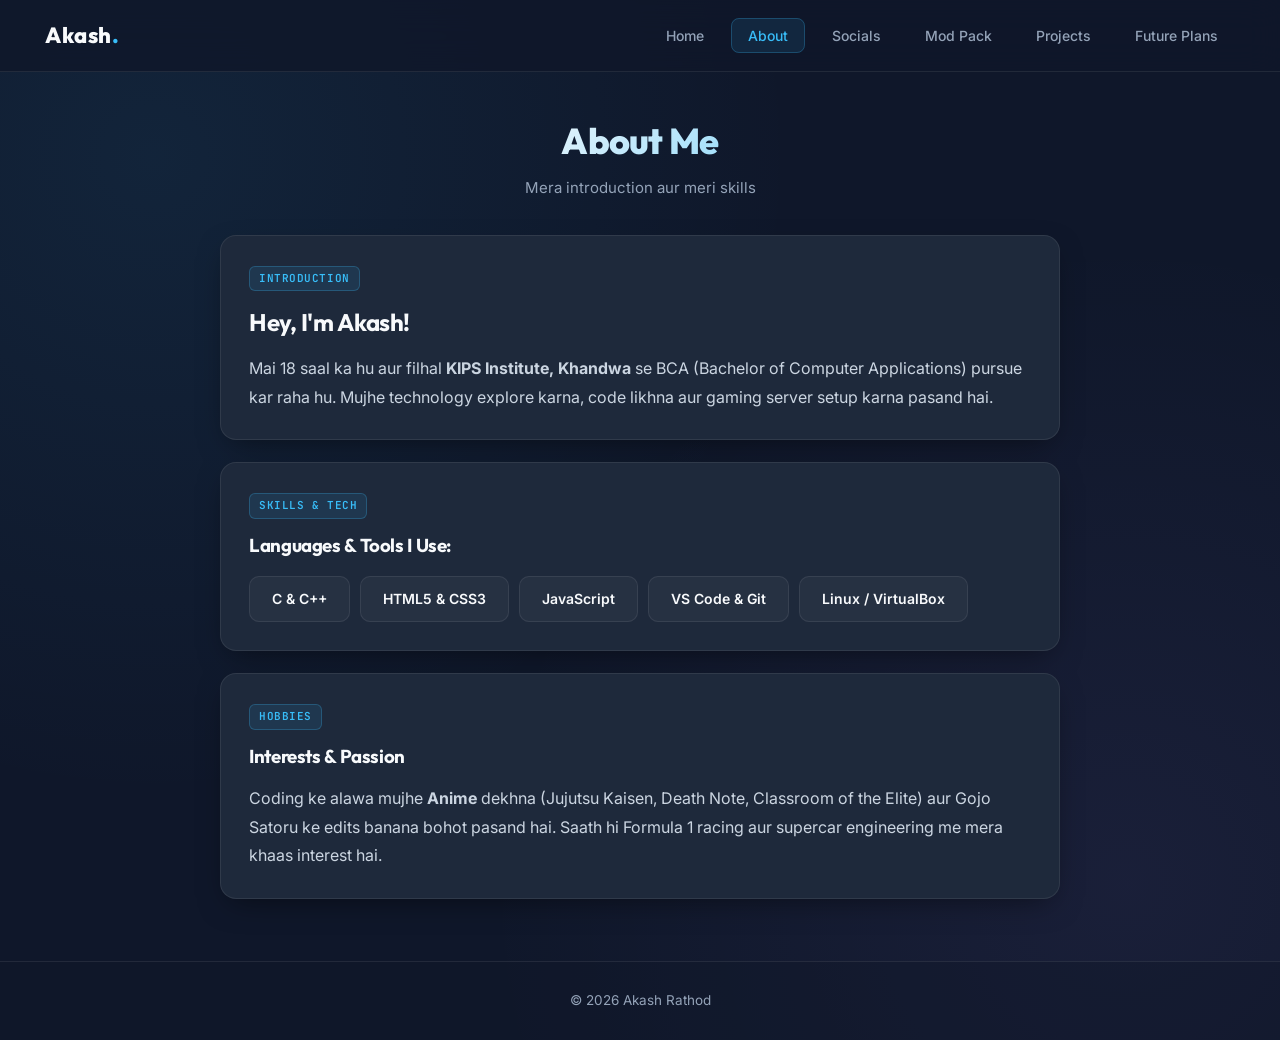
==== about.html @ 17dceaf5 "1st day" ====
<!DOCTYPE html>
<html lang="en">
<head>
    <meta charset="UTF-8">
    <meta name="viewport" content="width=device-width, initial-scale=1.0">
    <title>About Me | Akash Rathod</title>
    <link rel="stylesheet" href="style.css">
    <link rel="stylesheet" href="https://cdnjs.cloudflare.com/ajax/libs/font-awesome/6.4.0/css/all.min.css">
</head>
<body>

    <!-- Navbar -->
    <nav>
        <a href="index.html" class="logo">Akash<span>.</span></a>
        <ul class="nav-links">
            <li><a href="index.html">Home</a></li>
            <li><a href="about.html" class="active">About</a></li>
            <li><a href="socials.html">Socials</a></li>
            <li><a href="modpack.html">Mod Pack</a></li>
            <li><a href="projects.html">Projects</a></li>
            <li><a href="future.html">Future Plans</a></li>
        </ul>
    </nav>

    <!-- Main Content -->
    <div class="container">
        <h1 class="page-title">About Me</h1>
        <p class="page-subtitle">Mera introduction aur meri skills</p>

        <!-- Card 1: Who Am I -->
        <div class="card">
            <span class="tag">INTRODUCTION</span>
            <h2 style="margin-bottom: 12px; color: var(--tanjiro-green);">Hey, I'm Akash!</h2>
            <p style="color: #cbd5e1; line-height: 1.8;">
                Mai 18 saal ka hu aur filhal <b>KIPS Institute, Khandwa</b> se BCA (Bachelor of Computer Applications) pursue kar raha hu. Mujhe technology explore karna, code likhna aur gaming server setup karna pasand hai.
            </p>
        </div>

        <!-- Card 2: Technical Skills -->
        <div class="card">
            <span class="tag">SKILLS & TECH</span>
            <h3 style="margin-bottom: 15px;">Languages & Tools I Use:</h3>
            <div style="display: flex; gap: 10px; flex-wrap: wrap;">
                <span class="btn btn-secondary">C & C++</span>
                <span class="btn btn-secondary">HTML5 & CSS3</span>
                <span class="btn btn-secondary">JavaScript</span>
                <span class="btn btn-secondary">VS Code & Git</span>
                <span class="btn btn-secondary">Linux / VirtualBox</span>
            </div>
        </div>

        <!-- Card 3: Interests -->
        <div class="card">
            <span class="tag">HOBBIES</span>
            <h3 style="margin-bottom: 12px;">Interests & Passion</h3>
            <p style="color: #cbd5e1; line-height: 1.8;">
                Coding ke alawa mujhe <b>Anime</b> dekhna (Jujutsu Kaisen, Death Note, Classroom of the Elite) aur Gojo Satoru ke edits banana bohot pasand hai. Saath hi Formula 1 racing aur supercar engineering me mera khaas interest hai.
            </p>
        </div>
    </div>

    <footer>
        <p>© 2026 Akash Rathod</p>
    </footer>

    <script src="script.js"></script>
</body>
</html>
---- style.css ----
/* ==========================================================
   1. GOOGLE FONTS IMPORT
   - Outfit: Headings & Titles ke liye
   - Inter: Body & Paragraphs ke liye (Clean readability)
   - JetBrains Mono: Badges, handles & stats ke liye
   ========================================================== */
@import url('https://fonts.googleapis.com/css2?family=Inter:wght@300;400;500;600&family=JetBrains+Mono:wght@400;500;600&family=Outfit:wght@600;700;800&display=swap');

/* ==========================================================
   2. GLOBAL THEME VARIABLES (Modern SaaS Tech Palette)
   ========================================================== */
:root {
    --bg-main: #0f172a;             /* Deep Slate Canvas */
    --bg-card: #1e293b;             /* Sleek Card Surface */
    --bg-card-hover: #24344d;       /* Card Hover State */
    --text-primary: #f8fafc;        /* Soft Off-White */
    --text-muted: #94a3b8;          /* Slate Gray */
    --accent-sky: #38bdf8;          /* Sky Blue (Primary) */
    --accent-teal: #14b8a6;         /* Teal / Cyan (Secondary) */
    --accent-purple: #a78bfa;       /* Purple (Timeline & Accents) */
    --accent-red: #f43f5e;          /* Red / Rose (Highlights & Youtube) */
    --border-subtle: rgba(255, 255, 255, 0.08); /* 1px Clean Border */
    --border-hover: rgba(56, 189, 248, 0.35);   /* Blue Glow Border */
    --shadow-card: 0 10px 30px -10px rgba(0, 0, 0, 0.5);
    --shadow-glow: 0 12px 30px -5px rgba(56, 189, 248, 0.18);
}

/* ==========================================================
   3. BASE RESET & BODY STYLES
   ========================================================== */
* {
    margin: 0;
    padding: 0;
    box-sizing: border-box;
}

body {
    background-color: var(--bg-main);
    color: var(--text-primary);
    font-family: 'Inter', sans-serif;
    min-height: 100vh;
    display: flex;
    flex-direction: column;
    line-height: 1.6;
    overflow-x: hidden;
    /* Soft ambient background lights */
    background-image: 
        radial-gradient(circle at 12% 15%, rgba(56, 189, 248, 0.08) 0%, transparent 45%),
        radial-gradient(circle at 88% 85%, rgba(167, 139, 250, 0.07) 0%, transparent 45%);
}

h1, h2, h3, h4, .logo {
    font-family: 'Outfit', sans-serif;
    letter-spacing: -0.02em;
}

/* ==========================================================
   4. NAVIGATION BAR (Glassmorphism + Active Pill)
   ========================================================== */
nav {
    display: flex;
    justify-content: space-between;
    align-items: center;
    padding: 18px 45px;
    background: rgba(15, 23, 42, 0.8);
    backdrop-filter: blur(16px);
    -webkit-backdrop-filter: blur(16px);
    position: sticky;
    top: 0;
    z-index: 1000;
    border-bottom: 1px solid var(--border-subtle);
}

.logo {
    font-size: 22px;
    font-weight: 800;
    color: var(--text-primary);
    text-decoration: none;
    letter-spacing: 0.5px;
}

.logo span {
    color: var(--accent-sky);
}

.nav-links {
    list-style: none;
    display: flex;
    gap: 10px;
}

.nav-links a {
    color: var(--text-muted);
    text-decoration: none;
    font-size: 14px;
    font-weight: 500;
    padding: 8px 16px;
    border-radius: 8px;
    transition: all 0.25s ease;
    border: 1px solid transparent;
}

.nav-links a:hover {
    color: var(--text-primary);
    background: rgba(255, 255, 255, 0.05);
}

.nav-links a.active {
    color: var(--accent-sky);
    background: rgba(56, 189, 248, 0.1);
    border-color: rgba(56, 189, 248, 0.25);
}

/* ==========================================================
   5. COMMON CONTAINER & CARDS
   ========================================================== */
.container {
    max-width: 880px;
    margin: 40px auto;
    padding: 0 20px;
    flex: 1;
    animation: fadeInPage 0.6s cubic-bezier(0.16, 1, 0.3, 1) forwards;
}

@keyframes fadeInPage {
    from {
        opacity: 0;
        transform: translateY(16px);
    }
    to {
        opacity: 1;
        transform: translateY(0);
    }
}

/* Gradient Page Title */
.page-title {
    text-align: center;
    font-size: 36px;
    font-weight: 800;
    margin-bottom: 6px;
    background: linear-gradient(135deg, var(--text-primary) 30%, var(--accent-sky) 100%);
    -webkit-background-clip: text;
    -webkit-text-fill-color: transparent;
}

.page-subtitle {
    text-align: center;
    color: var(--text-muted);
    margin-bottom: 35px;
    font-size: 15px;
}

/* Base Card Style */
.card {
    background: var(--bg-card);
    border: 1px solid var(--border-subtle);
    border-radius: 16px;
    padding: 28px;
    margin-bottom: 22px;
    box-shadow: var(--shadow-card);
    transition: transform 0.3s cubic-bezier(0.16, 1, 0.3, 1), 
                border-color 0.3s ease, 
                box-shadow 0.3s ease;
}

.card:hover {
    border-color: var(--border-hover);
    transform: translateY(-4px);
    box-shadow: var(--shadow-glow);
}

/* ==========================================================
   6. PROFILE CARD (index.html)
   ========================================================== */
.profile-card {
    background: var(--bg-card);
    border: 1px solid var(--border-subtle);
    border-radius: 24px;
    overflow: hidden;
    box-shadow: var(--shadow-card);
}

.profile-banner {
    height: 165px;
    background: linear-gradient(135deg, #1e1b4b 0%, #0f172a 50%, #0e7490 100%);
    border-bottom: 1px solid var(--border-subtle);
}

.profile-body {
    padding: 0 32px 32px;
    text-align: center;
}

.avatar-wrapper {
    position: relative;
    display: inline-block;
    margin-top: -65px;
    margin-bottom: 16px;
}

.avatar-wrapper img {
    width: 130px;
    height: 130px;
    border-radius: 50%;
    object-fit: cover;
    border: 4px solid var(--bg-card);
    box-shadow: 0 8px 24px rgba(0, 0, 0, 0.45);
    transition: transform 0.3s ease;
}

.avatar-wrapper img:hover {
    transform: scale(1.03);
}

.user-name {
    font-size: 28px;
    font-weight: 800;
    display: flex;
    align-items: center;
    justify-content: center;
    gap: 8px;
    background: linear-gradient(135deg, #ffffff 40%, var(--accent-sky) 100%);
    -webkit-background-clip: text;
    -webkit-text-fill-color: transparent;
}

.badge {
    color: var(--accent-sky);
    font-size: 19px;
    -webkit-text-fill-color: var(--accent-sky);
}

.user-handle {
    color: var(--accent-teal);
    font-family: 'JetBrains Mono', monospace;
    font-size: 14px;
    margin-bottom: 14px;
    font-weight: 500;
}

.user-bio {
    max-width: 540px;
    margin: 0 auto 24px;
    color: #cbd5e1;
    font-size: 15px;
    line-height: 1.7;
}

.stats-container {
    display: flex;
    justify-content: center;
    gap: 45px;
    padding: 18px 0;
    border-top: 1px solid var(--border-subtle);
    border-bottom: 1px solid var(--border-subtle);
    margin-bottom: 26px;
}

.stat-box h3 {
    font-family: 'JetBrains Mono', monospace;
    font-size: 20px;
    color: var(--accent-sky);
    font-weight: 600;
}

.stat-box span {
    font-size: 12px;
    color: var(--text-muted);
    text-transform: uppercase;
    letter-spacing: 0.08em;
}

/* ==========================================================
   7. BUTTONS & MICRO-INTERACTIONS
   ========================================================== */
.btn-group {
    display: flex;
    justify-content: center;
    gap: 12px;
    flex-wrap: wrap;
}

.btn {
    text-decoration: none;
    padding: 11px 22px;
    border-radius: 10px;
    font-weight: 600;
    font-size: 14px;
    cursor: pointer;
    transition: all 0.25s cubic-bezier(0.16, 1, 0.3, 1);
    display: inline-flex;
    align-items: center;
    gap: 8px;
    border: none;
}

.btn-primary {
    background: var(--accent-sky);
    color: #0c4a6e;
}

.btn-primary:hover {
    background: #7dd3fc;
    transform: translateY(-2px);
    box-shadow: 0 8px 20px rgba(56, 189, 248, 0.25);
}

.btn-secondary {
    background: rgba(255, 255, 255, 0.04);
    color: var(--text-primary);
    border: 1px solid var(--border-subtle);
}

.btn-secondary:hover {
    background: rgba(255, 255, 255, 0.08);
    border-color: rgba(255, 255, 255, 0.25);
    transform: translateY(-2px);
    color: var(--accent-sky);
}

.btn-danger {
    background: linear-gradient(135deg, #f43f5e, #e11d48);
    color: #ffffff;
}

.btn-danger:hover {
    transform: translateY(-2px);
    box-shadow: 0 8px 20px rgba(225, 29, 72, 0.3);
}

/* ==========================================================
   8. TAGS & PROJECTS GRID (projects.html, about.html, modpack.html)
   ========================================================== */
.tag {
    display: inline-block;
    font-family: 'JetBrains Mono', monospace;
    background: rgba(56, 189, 248, 0.1);
    color: var(--accent-sky);
    border: 1px solid rgba(56, 189, 248, 0.25);
    font-size: 11px;
    font-weight: 600;
    padding: 3px 9px;
    border-radius: 6px;
    margin-bottom: 12px;
    letter-spacing: 0.05em;
}

.grid {
    display: grid;
    grid-template-columns: repeat(auto-fit, minmax(260px, 1fr));
    gap: 20px;
}

/* ==========================================================
   9. ROADMAP & CONNECTING TIMELINE (future.html)
   ========================================================== */
.timeline-track {
    position: relative;
    padding-left: 45px;
    margin-top: 20px;
}

/* Vertical Continuous Line */
.timeline-track::before {
    content: '';
    position: absolute;
    left: 17px;
    top: 24px;
    bottom: 40px;
    width: 2px;
    background: linear-gradient(
        to bottom,
        var(--accent-sky) 0%,
        var(--accent-teal) 50%,
        var(--accent-purple) 85%,
        transparent 100%
    );
    opacity: 0.5;
}

.timeline-step {
    position: relative;
    margin-bottom: 35px;
}

/* Node Icons on Timeline Line */
.timeline-node {
    position: absolute;
    left: -45px;
    top: 24px;
    width: 36px;
    height: 36px;
    border-radius: 50%;
    background: #0f172a;
    border: 2px solid var(--accent-sky);
    display: flex;
    align-items: center;
    justify-content: center;
    font-size: 13px;
    color: var(--accent-sky);
    box-shadow: 0 0 14px rgba(56, 189, 248, 0.4);
    z-index: 2;
    transition: all 0.3s ease;
}

.mca-node {
    border-color: var(--accent-teal);
    color: var(--accent-teal);
    box-shadow: 0 0 14px rgba(20, 184, 166, 0.4);
}

.dream-node {
    border-color: var(--accent-red);
    color: var(--accent-red);
    box-shadow: 0 0 14px rgba(244, 63, 94, 0.4);
}

.timeline-step:hover .timeline-node {
    transform: scale(1.15);
}

/* Milestone Metadata */
.card-meta {
    display: flex;
    align-items: center;
    gap: 12px;
    margin-bottom: 14px;
    flex-wrap: wrap;
}

.card-meta .tag {
    margin-bottom: 0;
}

.teal-tag {
    background: rgba(20, 184, 166, 0.1) !important;
    color: var(--accent-teal) !important;
    border-color: rgba(20, 184, 166, 0.3) !important;
}

.red-tag {
    background: rgba(244, 63, 94, 0.1) !important;
    color: var(--accent-red) !important;
    border-color: rgba(244, 63, 94, 0.3) !important;
}

/* Year Badge */
.year-badge {
    font-family: 'JetBrains Mono', monospace;
    font-size: 12px;
    font-weight: 500;
    color: #cbd5e1;
    background: #0f172a;
    border: 1px solid rgba(255, 255, 255, 0.1);
    padding: 3px 10px;
    border-radius: 6px;
    display: inline-flex;
    align-items: center;
    gap: 6px;
}

.dream-badge {
    border-color: rgba(244, 63, 94, 0.3);
    color: #fda4af;
}

/* Milestone Titles & Highlights */
.milestone-title {
    font-size: 20px;
    font-weight: 700;
    color: var(--text-primary);
    display: flex;
    align-items: center;
    gap: 10px;
    margin-bottom: 10px;
}

.highlight-icon {
    font-size: 18px;
}

.highlight-icon.sky { color: var(--accent-sky); }
.highlight-icon.teal { color: var(--accent-teal); }
.highlight-icon.red { color: var(--accent-red); }

.milestone-desc {
    color: #94a3b8;
    font-size: 14.5px;
    line-height: 1.7;
}

.timeline-card {
    transition: transform 0.3s cubic-bezier(0.16, 1, 0.3, 1),
                border-color 0.3s ease,
                box-shadow 0.3s ease;
}

.timeline-card:hover {
    border-color: var(--accent-sky);
    box-shadow: 0 0 20px rgba(56, 189, 248, 0.22);
    transform: translateY(-4px);
}

/* ==========================================================
   10. FOOTER (Balanced & Center-Aligned)
   ========================================================== */
footer {
    display: flex;
    justify-content: center;
    align-items: center;
    padding: 28px 20px;
    border-top: 1px solid var(--border-subtle);
    color: var(--text-muted);
    font-size: 13.5px;
    margin-top: auto;
    text-align: center;
    background: rgba(15, 23, 42, 0.4);
}

/* ==========================================================
   11. MOBILE RESPONSIVE
   ========================================================== */
@media (max-width: 768px) {
    nav {
        flex-direction: column;
        gap: 14px;
        padding: 16px;
    }
    .nav-links {
        flex-wrap: wrap;
        justify-content: center;
    }
    .stats-container {
        gap: 20px;
    }
    .card {
        padding: 22px;
    }
}

@media (max-width: 600px) {
    .timeline-track {
        padding-left: 36px;
    }
    .timeline-track::before {
        left: 13px;
    }
    .timeline-node {
        left: -36px;
        width: 28px;
        height: 28px;
        font-size: 10px;
    }
    .milestone-title {
        font-size: 18px;
    }
}
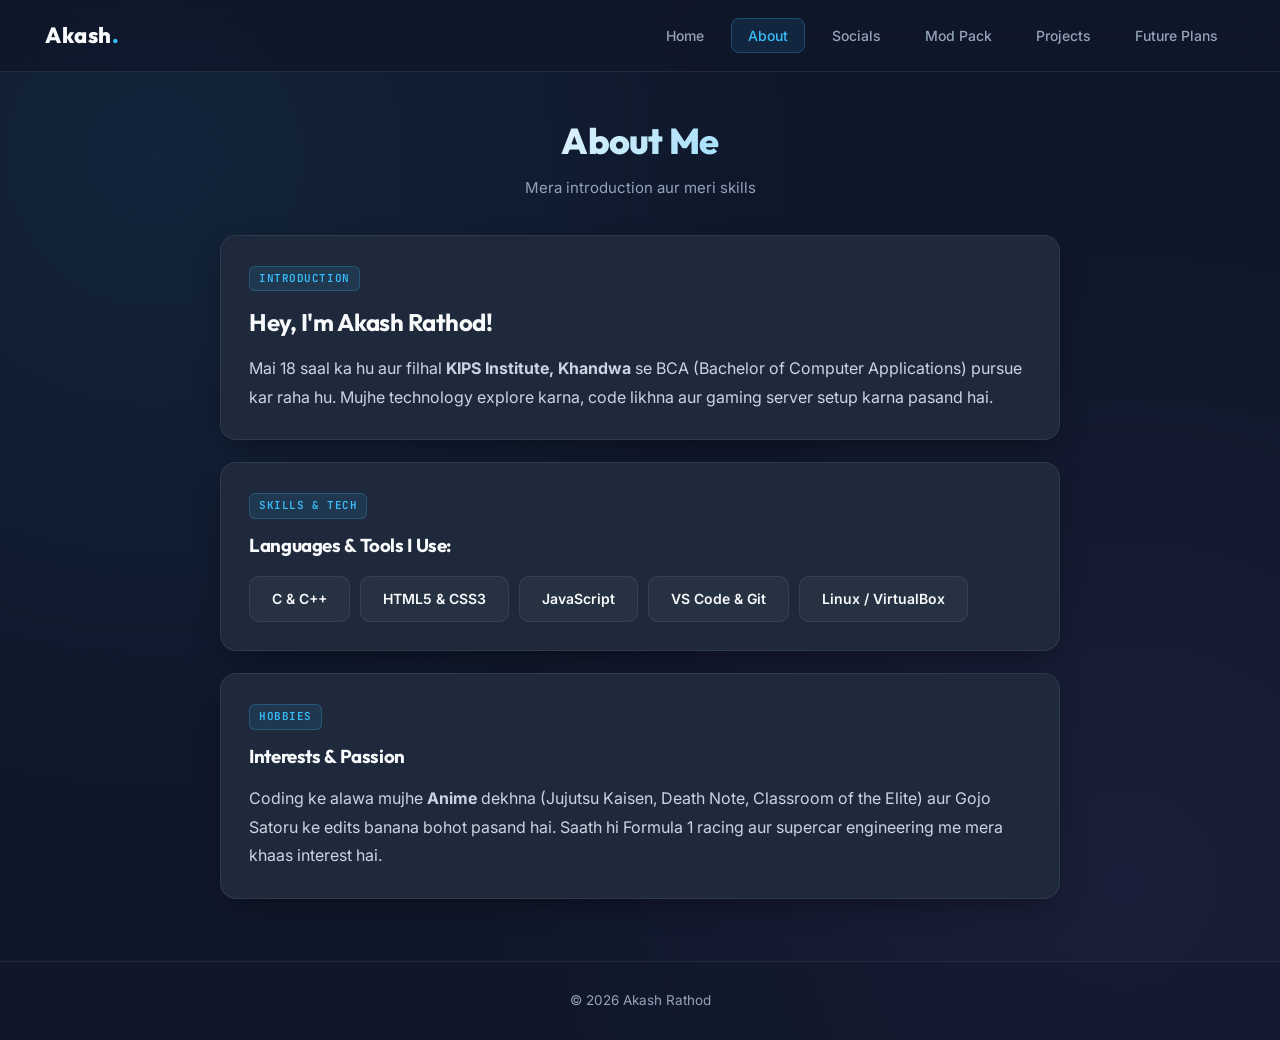
==== commit d36879a4: "updated cod" ====
--- a/about.html
+++ b/about.html
@@ -30,7 +30,7 @@
         <!-- Card 1: Who Am I -->
         <div class="card">
             <span class="tag">INTRODUCTION</span>
-            <h2 style="margin-bottom: 12px; color: var(--tanjiro-green);">Hey, I'm Akash!</h2>
+            <h2 style="margin-bottom: 12px; color: var(--tanjiro-green);">Hey, I'm Akash Rathod!</h2>
             <p style="color: #cbd5e1; line-height: 1.8;">
                 Mai 18 saal ka hu aur filhal <b>KIPS Institute, Khandwa</b> se BCA (Bachelor of Computer Applications) pursue kar raha hu. Mujhe technology explore karna, code likhna aur gaming server setup karna pasand hai.
             </p>
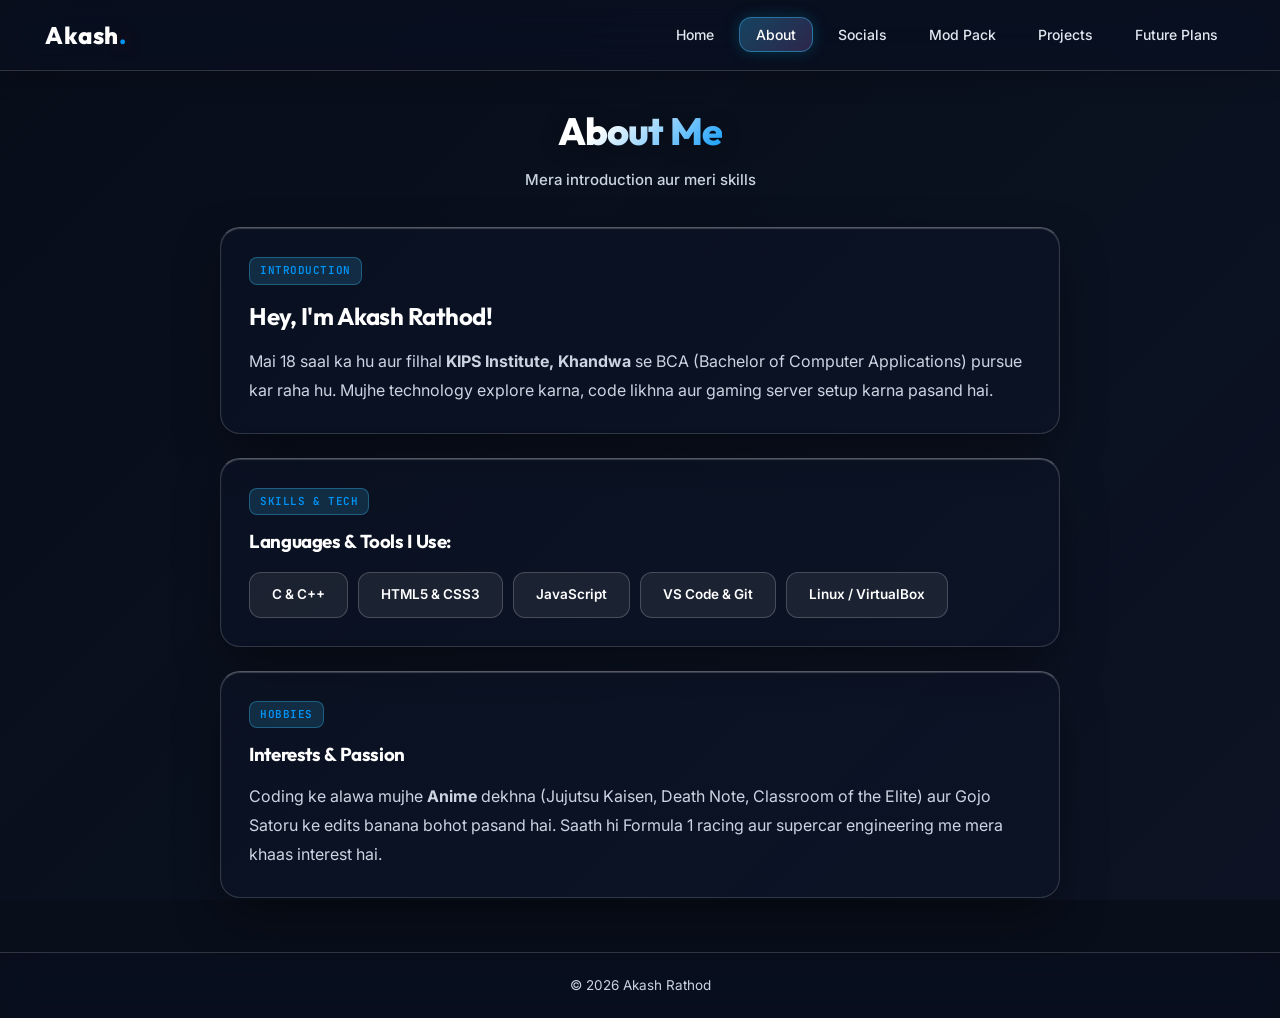
==== commit a0375032: "UI UPDATE FOR MOBILE" ====
--- a/about.html
+++ b/about.html
@@ -10,8 +10,16 @@
 <body>
 
     <!-- Navbar -->
-    <nav>
+    <nav class="navbar">
         <a href="index.html" class="logo">Akash<span>.</span></a>
+
+        <!-- Mobile Hamburger Menu Button -->
+        <div class="menu-toggle" id="mobile-menu">
+            <span class="bar"></span>
+            <span class="bar"></span>
+            <span class="bar"></span>
+        </div>
+
         <ul class="nav-links">
             <li><a href="index.html">Home</a></li>
             <li><a href="about.html" class="active">About</a></li>
--- a/style.css
+++ b/style.css
@@ -1,32 +1,34 @@
 /* ==========================================================
    1. GOOGLE FONTS IMPORT
-   - Outfit: Headings & Titles ke liye
-   - Inter: Body & Paragraphs ke liye (Clean readability)
-   - JetBrains Mono: Badges, handles & stats ke liye
    ========================================================== */
 @import url('https://fonts.googleapis.com/css2?family=Inter:wght@300;400;500;600&family=JetBrains+Mono:wght@400;500;600&family=Outfit:wght@600;700;800&display=swap');
 
 /* ==========================================================
-   2. GLOBAL THEME VARIABLES (Modern SaaS Tech Palette)
+   2. GLOBAL THEME VARIABLES (Liquid Glass & Neon Aero)
    ========================================================== */
 :root {
-    --bg-main: #0f172a;             /* Deep Slate Canvas */
-    --bg-card: #1e293b;             /* Sleek Card Surface */
-    --bg-card-hover: #24344d;       /* Card Hover State */
-    --text-primary: #f8fafc;        /* Soft Off-White */
-    --text-muted: #94a3b8;          /* Slate Gray */
-    --accent-sky: #38bdf8;          /* Sky Blue (Primary) */
-    --accent-teal: #14b8a6;         /* Teal / Cyan (Secondary) */
-    --accent-purple: #a78bfa;       /* Purple (Timeline & Accents) */
-    --accent-red: #f43f5e;          /* Red / Rose (Highlights & Youtube) */
-    --border-subtle: rgba(255, 255, 255, 0.08); /* 1px Clean Border */
-    --border-hover: rgba(56, 189, 248, 0.35);   /* Blue Glow Border */
-    --shadow-card: 0 10px 30px -10px rgba(0, 0, 0, 0.5);
-    --shadow-glow: 0 12px 30px -5px rgba(56, 189, 248, 0.18);
-}
-
-/* ==========================================================
-   3. BASE RESET & BODY STYLES
+    /* Liquid Glass Surfaces */
+    --glass-bg: rgba(15, 23, 42, 0.38);
+    --glass-bg-hover: rgba(30, 41, 59, 0.55);
+    --glass-border: rgba(255, 255, 255, 0.16);
+    --glass-border-light: rgba(255, 255, 255, 0.3);
+    --glass-blur: blur(20px) saturate(160%);
+
+    /* Vibrant Text & Accents */
+    --text-primary: #ffffff;
+    --text-muted: #cbd5e1;
+    --accent-sky: #0094f7;
+    --accent-teal: #21bebe;
+    --accent-purple: #c084fc;
+    --accent-red: #fb7185;
+    
+    /* Liquid Shadows & Highlights */
+    --shadow-liquid: 0 20px 50px -10px rgba(0, 0, 0, 0.5), inset 0 1px 1px rgba(255, 255, 255, 0.2);
+    --shadow-glow: 0 0 30px rgba(56, 189, 248, 0.35);
+}
+
+/* ==========================================================
+   3. BASE RESET & BODY (Wallpaper Canvas)
    ========================================================== */
 * {
     margin: 0;
@@ -34,8 +36,12 @@
     box-sizing: border-box;
 }
 
+html {
+    scroll-behavior: smooth;
+    -webkit-text-size-adjust: 100%;
+}
+
 body {
-    background-color: var(--bg-main);
     color: var(--text-primary);
     font-family: 'Inter', sans-serif;
     min-height: 100vh;
@@ -43,10 +49,27 @@
     flex-direction: column;
     line-height: 1.6;
     overflow-x: hidden;
-    /* Soft ambient background lights */
-    background-image: 
-        radial-gradient(circle at 12% 15%, rgba(56, 189, 248, 0.08) 0%, transparent 45%),
-        radial-gradient(circle at 88% 85%, rgba(167, 139, 250, 0.07) 0%, transparent 45%);
+    position: relative;
+    -webkit-overflow-scrolling: touch;
+    touch-action: pan-y;
+    background-color: #080e1a;
+}
+
+/* PC / Laptop Desktop Wallpaper */
+body::before {
+    content: '';
+    position: fixed;
+    top: 0;
+    left: 0;
+    width: 100vw;
+    height: 100vh;
+    z-index: -1;
+    background: 
+        linear-gradient(135deg, rgba(8, 14, 26, 0.5) 0%, rgba(15, 23, 42, 0.6) 100%),
+        url('https://res.cloudinary.com/defb0pgcs/image/upload/v1789891587/akaza-intense-demon-3840x2160-26029_vdotqz.jpg') no-repeat center center;
+    background-size: cover;
+    pointer-events: none;
+    transform: translate3d(0, 0, 0);
 }
 
 h1, h2, h3, h4, .logo {
@@ -55,24 +78,25 @@
 }
 
 /* ==========================================================
-   4. NAVIGATION BAR (Glassmorphism + Active Pill)
-   ========================================================== */
-nav {
+   4. NAVIGATION BAR (Liquid Frosted Glass)
+   ========================================================== */
+nav, .navbar {
     display: flex;
     justify-content: space-between;
     align-items: center;
-    padding: 18px 45px;
-    background: rgba(15, 23, 42, 0.8);
-    backdrop-filter: blur(16px);
-    -webkit-backdrop-filter: blur(16px);
+    padding: 16px 45px;
+    background: rgba(10, 15, 29, 0.6);
+    backdrop-filter: var(--glass-blur);
+    -webkit-backdrop-filter: var(--glass-blur);
     position: sticky;
     top: 0;
     z-index: 1000;
-    border-bottom: 1px solid var(--border-subtle);
+    border-bottom: 1px solid var(--glass-border);
+    box-shadow: 0 4px 30px rgba(0, 0, 0, 0.2);
 }
 
 .logo {
-    font-size: 22px;
+    font-size: 24px;
     font-weight: 800;
     color: var(--text-primary);
     text-decoration: none;
@@ -81,51 +105,76 @@
 
 .logo span {
     color: var(--accent-sky);
+    text-shadow: 0 0 16px rgba(224, 1, 1, 0.6);
+}
+
+/* Desktop Menu Toggle Button (PC par chhipa rahega) */
+.menu-toggle {
+    display: none;
+    flex-direction: column;
+    cursor: pointer;
+    gap: 5px;
+    padding: 5px;
+}
+
+.menu-toggle .bar {
+    width: 25px;
+    height: 3px;
+    background-color: #ffffff;
+    border-radius: 3px;
+    transition: all 0.3s ease;
 }
 
 .nav-links {
     list-style: none;
     display: flex;
-    gap: 10px;
+    gap: 8px;
 }
 
 .nav-links a {
-    color: var(--text-muted);
+    color: #e2e8f0;
     text-decoration: none;
     font-size: 14px;
     font-weight: 500;
     padding: 8px 16px;
-    border-radius: 8px;
-    transition: all 0.25s ease;
+    border-radius: 12px;
+    transition: background 0.2s ease, color 0.2s ease;
     border: 1px solid transparent;
 }
 
 .nav-links a:hover {
     color: var(--text-primary);
-    background: rgba(255, 255, 255, 0.05);
+    background: rgba(255, 255, 255, 0.12);
+    border-color: rgba(255, 255, 255, 0.18);
 }
 
 .nav-links a.active {
-    color: var(--accent-sky);
-    background: rgba(56, 189, 248, 0.1);
-    border-color: rgba(56, 189, 248, 0.25);
-}
-
-/* ==========================================================
-   5. COMMON CONTAINER & CARDS
+    color: #ffffff;
+    background: linear-gradient(135deg, rgba(56, 189, 248, 0.3), rgba(192, 132, 252, 0.2));
+    border: 1px solid rgba(56, 189, 248, 0.45);
+    box-shadow: 0 0 15px rgba(6, 167, 207, 0.25);
+}
+
+/* ==========================================================
+   5. COMMON CONTAINER & CENTER ALIGNMENT
    ========================================================== */
 .container {
     max-width: 880px;
-    margin: 40px auto;
-    padding: 0 20px;
+    width: 100%;
+    margin: 0 auto;
+    padding: 30px 20px;
     flex: 1;
-    animation: fadeInPage 0.6s cubic-bezier(0.16, 1, 0.3, 1) forwards;
+    display: flex;
+    flex-direction: column;
+    justify-content: center;
+    align-items: center;
+    animation: fadeInPage 0.5s ease-out forwards;
 }
 
 @keyframes fadeInPage {
     from {
         opacity: 0;
-        transform: translateY(16px);
+        transform: translateY(12px);
     }
     to {
         opacity: 1;
@@ -133,15 +182,15 @@
     }
 }
 
-/* Gradient Page Title */
 .page-title {
     text-align: center;
-    font-size: 36px;
+    font-size: 38px;
     font-weight: 800;
     margin-bottom: 6px;
-    background: linear-gradient(135deg, var(--text-primary) 30%, var(--accent-sky) 100%);
+    background: linear-gradient(135deg, #ffffff 30%, var(--accent-sky) 100%);
     -webkit-background-clip: text;
     -webkit-text-fill-color: transparent;
+    filter: drop-shadow(0 2px 10px rgba(0, 0, 0, 0.4));
 }
 
 .page-subtitle {
@@ -149,47 +198,66 @@
     color: var(--text-muted);
     margin-bottom: 35px;
     font-size: 15px;
-}
-
-/* Base Card Style */
+    font-weight: 500;
+}
+
 .card {
-    background: var(--bg-card);
-    border: 1px solid var(--border-subtle);
-    border-radius: 16px;
+    background: var(--glass-bg);
+    backdrop-filter: var(--glass-blur);
+    -webkit-backdrop-filter: var(--glass-blur);
+    border: 1px solid var(--glass-border);
+    border-top: 1px solid var(--glass-border-light);
+    border-radius: 20px;
     padding: 28px;
-    margin-bottom: 22px;
-    box-shadow: var(--shadow-card);
-    transition: transform 0.3s cubic-bezier(0.16, 1, 0.3, 1), 
-                border-color 0.3s ease, 
-                box-shadow 0.3s ease;
+    margin-bottom: 24px;
+    width: 100%;
+    box-shadow: var(--shadow-liquid);
+    transform: translateZ(0);
+    transition: transform 0.25s ease, border-color 0.25s ease, box-shadow 0.25s ease;
 }
 
 .card:hover {
-    border-color: var(--border-hover);
+    background: var(--glass-bg-hover);
+    border-color: rgba(233, 13, 13, 0.5);
+    border-top-color: rgba(255, 255, 255, 0.5);
     transform: translateY(-4px);
-    box-shadow: var(--shadow-glow);
-}
-
-/* ==========================================================
-   6. PROFILE CARD (index.html)
+    box-shadow: var(--shadow-glow), var(--shadow-liquid);
+}
+
+/* ==========================================================
+   6. PROFILE CARD (Centered Hero Island)
    ========================================================== */
 .profile-card {
-    background: var(--bg-card);
-    border: 1px solid var(--border-subtle);
-    border-radius: 24px;
+    background: var(--glass-bg);
+    backdrop-filter: var(--glass-blur);
+    -webkit-backdrop-filter: var(--glass-blur);
+    border: 1px solid var(--glass-border);
+    border-top: 1px solid var(--glass-border-light);
+    border-radius: 26px;
     overflow: hidden;
-    box-shadow: var(--shadow-card);
+    box-shadow: var(--shadow-liquid);
+    width: 100%;
+    max-width: 650px;
+    margin: auto 0;
 }
 
 .profile-banner {
-    height: 165px;
-    background: linear-gradient(135deg, #1e1b4b 0%, #0f172a 50%, #0e7490 100%);
-    border-bottom: 1px solid var(--border-subtle);
+    height: 170px;
+    background: linear-gradient(135deg, 
+        rgba(56, 189, 248, 0.28) 0%, 
+        rgba(192, 132, 252, 0.22) 50%, 
+        rgba(45, 212, 191, 0.28) 100%
+    );
+    border-bottom: 1px solid var(--glass-border);
+    position: relative;
 }
 
 .profile-body {
-    padding: 0 32px 32px;
+    padding: 0 32px 34px;
     text-align: center;
+    display: flex;
+    flex-direction: column;
+    align-items: center;
 }
 
 .avatar-wrapper {
@@ -204,13 +272,13 @@
     height: 130px;
     border-radius: 50%;
     object-fit: cover;
-    border: 4px solid var(--bg-card);
-    box-shadow: 0 8px 24px rgba(0, 0, 0, 0.45);
+    border: 4px solid rgba(255, 255, 255, 0.3);
+    box-shadow: 0 12px 30px rgba(0, 0, 0, 0.6), 0 0 25px rgba(56, 189, 248, 0.35);
     transition: transform 0.3s ease;
 }
 
 .avatar-wrapper img:hover {
-    transform: scale(1.03);
+    transform: scale(1.04);
 }
 
 .user-name {
@@ -220,15 +288,14 @@
     align-items: center;
     justify-content: center;
     gap: 8px;
-    background: linear-gradient(135deg, #ffffff 40%, var(--accent-sky) 100%);
-    -webkit-background-clip: text;
-    -webkit-text-fill-color: transparent;
+    color: #ffffff;
+    text-shadow: 0 2px 14px rgba(0, 0, 0, 0.5);
 }
 
 .badge {
     color: var(--accent-sky);
-    font-size: 19px;
-    -webkit-text-fill-color: var(--accent-sky);
+    font-size: 20px;
+    filter: drop-shadow(0 0 10px rgba(56, 189, 248, 0.7));
 }
 
 .user-handle {
@@ -236,39 +303,48 @@
     font-family: 'JetBrains Mono', monospace;
     font-size: 14px;
     margin-bottom: 14px;
-    font-weight: 500;
+    font-weight: 600;
+    letter-spacing: 0.04em;
+    text-shadow: 0 0 12px rgba(45, 212, 191, 0.4);
 }
 
 .user-bio {
-    max-width: 540px;
+    max-width: 520px;
     margin: 0 auto 24px;
-    color: #cbd5e1;
+    color: #f1f5f9;
     font-size: 15px;
     line-height: 1.7;
+    font-weight: 400;
+    text-shadow: 0 2px 6px rgba(0, 0, 0, 0.6);
 }
 
 .stats-container {
     display: flex;
     justify-content: center;
-    gap: 45px;
-    padding: 18px 0;
-    border-top: 1px solid var(--border-subtle);
-    border-bottom: 1px solid var(--border-subtle);
-    margin-bottom: 26px;
+    gap: 40px;
+    padding: 14px 24px;
+    border-radius: 16px;
+    background: rgba(255, 255, 255, 0.05);
+    border: 1px solid rgba(255, 255, 255, 0.09);
+    margin: 0 auto 26px;
+    width: 100%;
+    max-width: 500px;
 }
 
 .stat-box h3 {
     font-family: 'JetBrains Mono', monospace;
     font-size: 20px;
+    color: #ffffff;
+    font-weight: 700;
+    text-shadow: 0 0 12px rgba(56, 189, 248, 0.4);
+}
+
+.stat-box span {
+    font-size: 11px;
     color: var(--accent-sky);
+    text-transform: uppercase;
+    letter-spacing: 0.1em;
     font-weight: 600;
-}
-
-.stat-box span {
-    font-size: 12px;
-    color: var(--text-muted);
-    text-transform: uppercase;
-    letter-spacing: 0.08em;
 }
 
 /* ==========================================================
@@ -279,69 +355,74 @@
     justify-content: center;
     gap: 12px;
     flex-wrap: wrap;
+    width: 100%;
 }
 
 .btn {
     text-decoration: none;
     padding: 11px 22px;
-    border-radius: 10px;
+    border-radius: 12px;
     font-weight: 600;
-    font-size: 14px;
+    font-size: 13.5px;
     cursor: pointer;
-    transition: all 0.25s cubic-bezier(0.16, 1, 0.3, 1);
+    transition: transform 0.2s ease, box-shadow 0.2s ease;
     display: inline-flex;
     align-items: center;
     gap: 8px;
-    border: none;
 }
 
 .btn-primary {
-    background: var(--accent-sky);
-    color: #0c4a6e;
+    background: linear-gradient(135deg, #0284c7, #38bdf8);
+    color: #031e33;
+    font-weight: 700;
+    box-shadow: 0 8px 24px rgba(56, 189, 248, 0.35);
+    border: 1px solid rgba(255, 255, 255, 0.25);
 }
 
 .btn-primary:hover {
-    background: #7dd3fc;
+    background: linear-gradient(135deg, #38bdf8, #7dd3fc);
     transform: translateY(-2px);
-    box-shadow: 0 8px 20px rgba(56, 189, 248, 0.25);
+    box-shadow: 0 12px 28px rgba(56, 189, 248, 0.5);
 }
 
 .btn-secondary {
-    background: rgba(255, 255, 255, 0.04);
-    color: var(--text-primary);
-    border: 1px solid var(--border-subtle);
+    background: rgba(255, 255, 255, 0.07);
+    color: #ffffff;
+    border: 1px solid rgba(255, 255, 255, 0.2);
 }
 
 .btn-secondary:hover {
-    background: rgba(255, 255, 255, 0.08);
-    border-color: rgba(255, 255, 255, 0.25);
+    background: rgba(255, 255, 255, 0.16);
+    border-color: rgba(255, 255, 255, 0.4);
     transform: translateY(-2px);
     color: var(--accent-sky);
+    box-shadow: 0 8px 24px rgba(0, 0, 0, 0.3);
 }
 
 .btn-danger {
-    background: linear-gradient(135deg, #f43f5e, #e11d48);
+    background: linear-gradient(135deg, #f43f5e, #fb7185);
     color: #ffffff;
+    border: 1px solid rgba(255, 255, 255, 0.2);
 }
 
 .btn-danger:hover {
     transform: translateY(-2px);
-    box-shadow: 0 8px 20px rgba(225, 29, 72, 0.3);
-}
-
-/* ==========================================================
-   8. TAGS & PROJECTS GRID (projects.html, about.html, modpack.html)
+    box-shadow: 0 10px 25px rgba(244, 63, 94, 0.4);
+}
+
+/* ==========================================================
+   8. TAGS & PROJECTS GRID
    ========================================================== */
 .tag {
     display: inline-block;
     font-family: 'JetBrains Mono', monospace;
-    background: rgba(56, 189, 248, 0.1);
+    background: rgba(56, 189, 248, 0.16);
     color: var(--accent-sky);
-    border: 1px solid rgba(56, 189, 248, 0.25);
+    border: 1px solid rgba(56, 189, 248, 0.35);
     font-size: 11px;
     font-weight: 600;
-    padding: 3px 9px;
-    border-radius: 6px;
+    padding: 4px 10px;
+    border-radius: 8px;
     margin-bottom: 12px;
     letter-spacing: 0.05em;
 }
@@ -349,19 +430,20 @@
 .grid {
     display: grid;
     grid-template-columns: repeat(auto-fit, minmax(260px, 1fr));
-    gap: 20px;
-}
-
-/* ==========================================================
-   9. ROADMAP & CONNECTING TIMELINE (future.html)
+    gap: 22px;
+    width: 100%;
+}
+
+/* ==========================================================
+   9. ROADMAP & CONNECTING TIMELINE
    ========================================================== */
 .timeline-track {
     position: relative;
     padding-left: 45px;
     margin-top: 20px;
-}
-
-/* Vertical Continuous Line */
+    width: 100%;
+}
+
 .timeline-track::before {
     content: '';
     position: absolute;
@@ -376,7 +458,7 @@
         var(--accent-purple) 85%,
         transparent 100%
     );
-    opacity: 0.5;
+    opacity: 0.65;
 }
 
 .timeline-step {
@@ -384,7 +466,6 @@
     margin-bottom: 35px;
 }
 
-/* Node Icons on Timeline Line */
 .timeline-node {
     position: absolute;
     left: -45px;
@@ -392,35 +473,30 @@
     width: 36px;
     height: 36px;
     border-radius: 50%;
-    background: #0f172a;
+    background: rgba(15, 23, 42, 0.85);
     border: 2px solid var(--accent-sky);
     display: flex;
     align-items: center;
     justify-content: center;
     font-size: 13px;
     color: var(--accent-sky);
-    box-shadow: 0 0 14px rgba(56, 189, 248, 0.4);
+    box-shadow: 0 0 16px rgba(56, 189, 248, 0.5);
     z-index: 2;
-    transition: all 0.3s ease;
+    transition: transform 0.25s ease;
 }
 
 .mca-node {
     border-color: var(--accent-teal);
     color: var(--accent-teal);
-    box-shadow: 0 0 14px rgba(20, 184, 166, 0.4);
+    box-shadow: 0 0 16px rgba(45, 212, 191, 0.5);
 }
 
 .dream-node {
     border-color: var(--accent-red);
     color: var(--accent-red);
-    box-shadow: 0 0 14px rgba(244, 63, 94, 0.4);
-}
-
-.timeline-step:hover .timeline-node {
-    transform: scale(1.15);
-}
-
-/* Milestone Metadata */
+    box-shadow: 0 0 16px rgba(251, 113, 133, 0.5);
+}
+
 .card-meta {
     display: flex;
     align-items: center;
@@ -434,50 +510,45 @@
 }
 
 .teal-tag {
-    background: rgba(20, 184, 166, 0.1) !important;
+    background: rgba(45, 212, 191, 0.16) !important;
     color: var(--accent-teal) !important;
-    border-color: rgba(20, 184, 166, 0.3) !important;
+    border-color: rgba(45, 212, 191, 0.4) !important;
 }
 
 .red-tag {
-    background: rgba(244, 63, 94, 0.1) !important;
+    background: rgba(251, 113, 133, 0.16) !important;
     color: var(--accent-red) !important;
-    border-color: rgba(244, 63, 94, 0.3) !important;
-}
-
-/* Year Badge */
+    border-color: rgba(251, 113, 133, 0.4) !important;
+}
+
 .year-badge {
     font-family: 'JetBrains Mono', monospace;
     font-size: 12px;
     font-weight: 500;
-    color: #cbd5e1;
-    background: #0f172a;
-    border: 1px solid rgba(255, 255, 255, 0.1);
-    padding: 3px 10px;
-    border-radius: 6px;
+    color: #ffffff;
+    background: rgba(255, 255, 255, 0.08);
+    border: 1px solid var(--glass-border);
+    padding: 4px 12px;
+    border-radius: 8px;
     display: inline-flex;
     align-items: center;
     gap: 6px;
 }
 
 .dream-badge {
-    border-color: rgba(244, 63, 94, 0.3);
+    border-color: rgba(251, 113, 133, 0.4);
     color: #fda4af;
 }
 
-/* Milestone Titles & Highlights */
 .milestone-title {
-    font-size: 20px;
+    font-size: 21px;
     font-weight: 700;
     color: var(--text-primary);
     display: flex;
     align-items: center;
     gap: 10px;
     margin-bottom: 10px;
-}
-
-.highlight-icon {
-    font-size: 18px;
+    text-shadow: 0 2px 8px rgba(0, 0, 0, 0.4);
 }
 
 .highlight-icon.sky { color: var(--accent-sky); }
@@ -485,74 +556,197 @@
 .highlight-icon.red { color: var(--accent-red); }
 
 .milestone-desc {
-    color: #94a3b8;
+    color: #e2e8f0;
     font-size: 14.5px;
     line-height: 1.7;
 }
 
 .timeline-card {
-    transition: transform 0.3s cubic-bezier(0.16, 1, 0.3, 1),
-                border-color 0.3s ease,
-                box-shadow 0.3s ease;
-}
-
-.timeline-card:hover {
-    border-color: var(--accent-sky);
-    box-shadow: 0 0 20px rgba(56, 189, 248, 0.22);
-    transform: translateY(-4px);
-}
-
-/* ==========================================================
-   10. FOOTER (Balanced & Center-Aligned)
+    transition: transform 0.25s ease, border-color 0.25s ease, box-shadow 0.25s ease;
+}
+
+/* ==========================================================
+   10. FOOTER
    ========================================================== */
 footer {
     display: flex;
     justify-content: center;
     align-items: center;
-    padding: 28px 20px;
-    border-top: 1px solid var(--border-subtle);
+    padding: 22px 20px;
+    border-top: 1px solid var(--glass-border);
     color: var(--text-muted);
     font-size: 13.5px;
     margin-top: auto;
     text-align: center;
-    background: rgba(15, 23, 42, 0.4);
-}
-
-/* ==========================================================
-   11. MOBILE RESPONSIVE
+    background: rgba(10, 15, 29, 0.6);
+    backdrop-filter: var(--glass-blur);
+    -webkit-backdrop-filter: var(--glass-blur);
+}
+
+/* ==========================================================
+   11. MOBILE VIEW & CENTER ADJUSTMENTS (Updated for Wallpaper)
    ========================================================== */
 @media (max-width: 768px) {
-    nav {
+    /* Mobile ke liye alag background wallpaper */
+    body::before {
+        background: 
+            linear-gradient(135deg, rgba(8, 14, 26, 0.6) 0%, rgba(15, 23, 42, 0.7) 100%),
+            url('https://res.cloudinary.com/defb0pgcs/image/upload/v1789906994/1009170_oi3k9m.png') no-repeat center center;
+        background-size: cover;
+    }
+
+    :root {
+        --glass-blur: blur(10px);
+        --glass-bg: rgba(15, 23, 42, 0.65);
+    }
+
+    /* Mobile Navbar Header */
+    nav, .navbar {
+        flex-direction: row;
+        justify-content: space-between;
+        align-items: center;
+        padding: 14px 20px;
+        position: sticky;
+        top: 0;
+    }
+
+    /* 3 Lines Button Mobile me display hoga */
+    .menu-toggle {
+        display: flex;
+    }
+
+    /* 3 Lines to 'X' smooth transformation */
+    .menu-toggle.is-active .bar:nth-child(1) {
+        transform: translateY(8px) rotate(45deg);
+    }
+    .menu-toggle.is-active .bar:nth-child(2) {
+        opacity: 0;
+    }
+    .menu-toggle.is-active .bar:nth-child(3) {
+        transform: translateY(-8px) rotate(-45deg);
+    }
+
+    /* Nav links mobile me chhupe rahenge jab tak click na ho */
+    .nav-links {
+        display: none;
         flex-direction: column;
-        gap: 14px;
-        padding: 16px;
-    }
-    .nav-links {
-        flex-wrap: wrap;
+        position: absolute;
+        top: 100%;
+        left: 0;
+        width: 100%;
+        background: rgba(10, 15, 29, 0.96);
+        backdrop-filter: blur(20px);
+        -webkit-backdrop-filter: blur(20px);
+        border-bottom: 1px solid var(--glass-border);
+        box-shadow: 0 15px 35px rgba(0, 0, 0, 0.6);
+        padding: 20px 0;
+        gap: 10px;
+        text-align: center;
+    }
+
+    /* Click karne par menu smooth dropdown khulega */
+    .nav-links.open,
+    .nav-links.active {
+        display: flex;
+        animation: dropMenu 0.3s ease-out forwards;
+    }
+
+    @keyframes dropMenu {
+        from {
+            opacity: 0;
+            transform: translateY(-10px);
+        }
+        to {
+            opacity: 1;
+            transform: translateY(0);
+        }
+    }
+
+    .nav-links li {
+        width: 100%;
+    }
+
+    .nav-links a {
+        display: block;
+        width: 85%;
+        margin: 0 auto;
+        padding: 10px 16px;
+        font-size: 14px;
+    }
+
+    .container {
+        padding: 20px 14px;
+    }
+
+    .profile-card {
+        border-radius: 20px;
+        margin: 15px auto;
+    }
+
+    .profile-banner {
+        height: 125px;
+    }
+
+    .avatar-wrapper {
+        margin-top: -55px;
+        margin-bottom: 12px;
+    }
+
+    .avatar-wrapper img {
+        width: 105px;
+        height: 105px;
+    }
+
+    .profile-body {
+        padding: 0 16px 24px;
+    }
+
+    .user-name {
+        font-size: 24px;
+    }
+
+    .user-bio {
+        font-size: 14px;
+        margin-bottom: 18px;
+    }
+
+    .stats-container {
+        gap: 18px;
+        padding: 10px 14px;
+        margin-bottom: 20px;
+    }
+
+    .stat-box h3 {
+        font-size: 18px;
+    }
+
+    .btn-group {
+        gap: 10px;
+    }
+
+    .btn {
+        padding: 10px 18px;
+        font-size: 13px;
+        flex: 1 1 120px;
         justify-content: center;
     }
+
+    .card {
+        padding: 20px;
+        transform: none !important;
+    }
+}
+
+@media (max-width: 480px) {
     .stats-container {
-        gap: 20px;
-    }
-    .card {
-        padding: 22px;
-    }
-}
-
-@media (max-width: 600px) {
-    .timeline-track {
-        padding-left: 36px;
-    }
-    .timeline-track::before {
-        left: 13px;
-    }
-    .timeline-node {
-        left: -36px;
-        width: 28px;
-        height: 28px;
-        font-size: 10px;
-    }
-    .milestone-title {
-        font-size: 18px;
+        gap: 12px;
+    }
+    
+    .stat-box h3 {
+        font-size: 16px;
+    }
+
+    .stat-box span {
+        font-size: 9.5px;
     }
 }
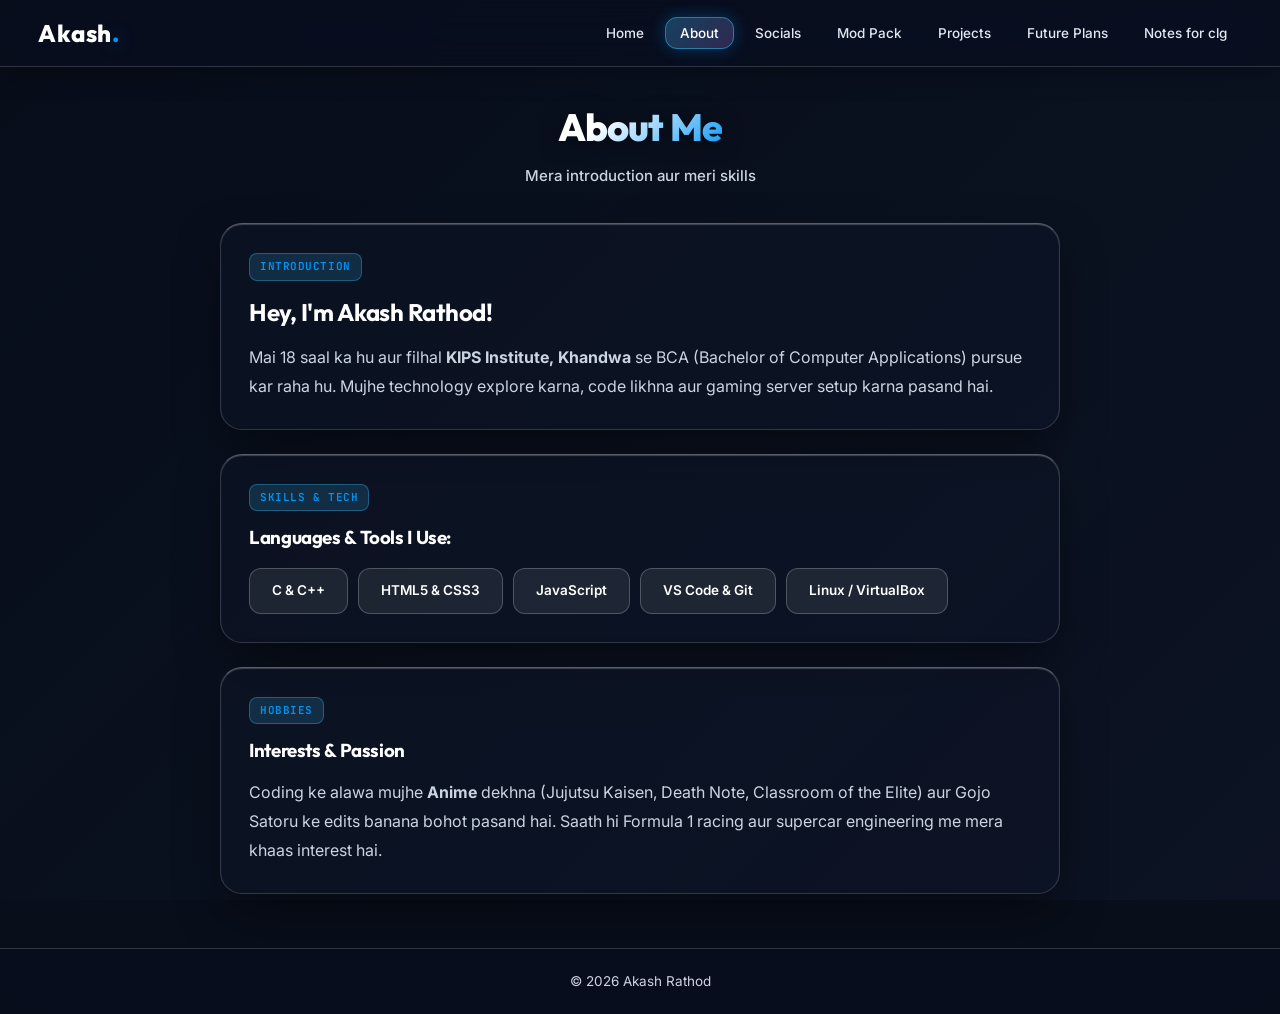
==== commit d1a7bf00: "ui update and lag added" ====
--- a/about.html
+++ b/about.html
@@ -27,6 +27,7 @@
             <li><a href="modpack.html">Mod Pack</a></li>
             <li><a href="projects.html">Projects</a></li>
             <li><a href="future.html">Future Plans</a></li>
+            <li><a href="bca.html">Notes for clg</a></li>
         </ul>
     </nav>
 
--- a/style.css
+++ b/style.css
@@ -1,34 +1,40 @@
 /* ==========================================================
    1. GOOGLE FONTS IMPORT
    ========================================================== */
-@import url('https://fonts.googleapis.com/css2?family=Inter:wght@300;400;500;600&family=JetBrains+Mono:wght@400;500;600&family=Outfit:wght@600;700;800&display=swap');
-
-/* ==========================================================
-   2. GLOBAL THEME VARIABLES (Liquid Glass & Neon Aero)
+@import url('https://fonts.googleapis.com/css2?family=Inter:wght@300;400;500;600;700&family=JetBrains+Mono:wght@400;500;600;700&family=Outfit:wght@600;700;800;900&display=swap');
+
+/* ==========================================================
+   2. GLOBAL THEME VARIABLES (Liquid Glass & Cyber Neon)
    ========================================================== */
 :root {
     /* Liquid Glass Surfaces */
-    --glass-bg: rgba(15, 23, 42, 0.38);
-    --glass-bg-hover: rgba(30, 41, 59, 0.55);
+    --glass-bg: rgba(15, 23, 42, 0.42);
+    --glass-bg-hover: rgba(30, 41, 59, 0.65);
     --glass-border: rgba(255, 255, 255, 0.16);
-    --glass-border-light: rgba(255, 255, 255, 0.3);
-    --glass-blur: blur(20px) saturate(160%);
-
-    /* Vibrant Text & Accents */
+    --glass-border-light: rgba(255, 255, 255, 0.32);
+    --glass-blur: blur(24px) saturate(170%);
+
+    /* Neon Accents */
     --text-primary: #ffffff;
     --text-muted: #cbd5e1;
     --accent-sky: #0094f7;
     --accent-teal: #21bebe;
     --accent-purple: #c084fc;
     --accent-red: #fb7185;
+
+    /* Platform Signatures */
+    --yt-glow: rgba(239, 68, 68, 0.4);
+    --gh-glow: rgba(255, 255, 255, 0.25);
+    --ig-glow: rgba(220, 39, 67, 0.45);
+    --tg-glow: rgba(56, 189, 248, 0.45);
     
-    /* Liquid Shadows & Highlights */
-    --shadow-liquid: 0 20px 50px -10px rgba(0, 0, 0, 0.5), inset 0 1px 1px rgba(255, 255, 255, 0.2);
-    --shadow-glow: 0 0 30px rgba(56, 189, 248, 0.35);
-}
-
-/* ==========================================================
-   3. BASE RESET & BODY (Wallpaper Canvas)
+    /* Shadows */
+    --shadow-liquid: 0 20px 50px -10px rgba(0, 0, 0, 0.55), inset 0 1px 1px rgba(255, 255, 255, 0.22);
+    --shadow-glow: 0 0 35px rgba(56, 189, 248, 0.35);
+}
+
+/* ==========================================================
+   3. BASE RESET & BODY CANVAS
    ========================================================== */
 * {
     margin: 0;
@@ -55,7 +61,7 @@
     background-color: #080e1a;
 }
 
-/* PC / Laptop Desktop Wallpaper */
+/* PC Desktop Wallpaper (Akaza Demon Loop Canvas) */
 body::before {
     content: '';
     position: fixed;
@@ -78,21 +84,21 @@
 }
 
 /* ==========================================================
-   4. NAVIGATION BAR (Liquid Frosted Glass)
+   4. NAVIGATION BAR (Liquid Frosted Island)
    ========================================================== */
 nav, .navbar {
     display: flex;
     justify-content: space-between;
     align-items: center;
-    padding: 16px 45px;
-    background: rgba(10, 15, 29, 0.6);
+    padding: 14px 38px;
+    background: rgba(10, 15, 29, 0.65);
     backdrop-filter: var(--glass-blur);
     -webkit-backdrop-filter: var(--glass-blur);
     position: sticky;
     top: 0;
     z-index: 1000;
     border-bottom: 1px solid var(--glass-border);
-    box-shadow: 0 4px 30px rgba(0, 0, 0, 0.2);
+    box-shadow: 0 4px 30px rgba(0, 0, 0, 0.3);
 }
 
 .logo {
@@ -105,16 +111,15 @@
 
 .logo span {
     color: var(--accent-sky);
-    text-shadow: 0 0 16px rgba(224, 1, 1, 0.6);
-}
-
-/* Desktop Menu Toggle Button (PC par chhipa rahega) */
+    text-shadow: 0 0 16px rgba(0, 148, 247, 0.7);
+}
+
 .menu-toggle {
     display: none;
     flex-direction: column;
     cursor: pointer;
     gap: 5px;
-    padding: 5px;
+    padding: 6px;
 }
 
 .menu-toggle .bar {
@@ -128,35 +133,37 @@
 .nav-links {
     list-style: none;
     display: flex;
-    gap: 8px;
+    align-items: center;
+    gap: 6px;
 }
 
 .nav-links a {
     color: #e2e8f0;
     text-decoration: none;
-    font-size: 14px;
+    font-size: 13.5px;
     font-weight: 500;
-    padding: 8px 16px;
+    padding: 7px 14px;
     border-radius: 12px;
-    transition: background 0.2s ease, color 0.2s ease;
+    transition: background 0.2s ease, color 0.2s ease, border-color 0.2s ease;
     border: 1px solid transparent;
+    white-space: nowrap;
 }
 
 .nav-links a:hover {
     color: var(--text-primary);
     background: rgba(255, 255, 255, 0.12);
-    border-color: rgba(255, 255, 255, 0.18);
+    border-color: rgba(255, 255, 255, 0.2);
 }
 
 .nav-links a.active {
     color: #ffffff;
-    background: linear-gradient(135deg, rgba(56, 189, 248, 0.3), rgba(192, 132, 252, 0.2));
-    border: 1px solid rgba(56, 189, 248, 0.45);
-    box-shadow: 0 0 15px rgba(6, 167, 207, 0.25);
-}
-
-/* ==========================================================
-   5. COMMON CONTAINER & CENTER ALIGNMENT
+    background: linear-gradient(135deg, rgba(56, 189, 248, 0.3), rgba(192, 132, 252, 0.22));
+    border: 1px solid rgba(56, 189, 248, 0.5);
+    box-shadow: 0 0 16px rgba(0, 148, 247, 0.3);
+}
+
+/* ==========================================================
+   5. COMMON CONTAINER & CARDS
    ========================================================== */
 .container {
     max-width: 880px;
@@ -174,7 +181,7 @@
 @keyframes fadeInPage {
     from {
         opacity: 0;
-        transform: translateY(12px);
+        transform: translateY(14px);
     }
     to {
         opacity: 1;
@@ -190,7 +197,7 @@
     background: linear-gradient(135deg, #ffffff 30%, var(--accent-sky) 100%);
     -webkit-background-clip: text;
     -webkit-text-fill-color: transparent;
-    filter: drop-shadow(0 2px 10px rgba(0, 0, 0, 0.4));
+    filter: drop-shadow(0 2px 10px rgba(0, 0, 0, 0.5));
 }
 
 .page-subtitle {
@@ -207,7 +214,7 @@
     -webkit-backdrop-filter: var(--glass-blur);
     border: 1px solid var(--glass-border);
     border-top: 1px solid var(--glass-border-light);
-    border-radius: 20px;
+    border-radius: 22px;
     padding: 28px;
     margin-bottom: 24px;
     width: 100%;
@@ -218,14 +225,14 @@
 
 .card:hover {
     background: var(--glass-bg-hover);
-    border-color: rgba(233, 13, 13, 0.5);
-    border-top-color: rgba(255, 255, 255, 0.5);
+    border-color: rgba(56, 189, 248, 0.45);
+    border-top-color: rgba(255, 255, 255, 0.6);
     transform: translateY(-4px);
     box-shadow: var(--shadow-glow), var(--shadow-liquid);
 }
 
 /* ==========================================================
-   6. PROFILE CARD (Centered Hero Island)
+   6. PROFILE CARD (Hero Island)
    ========================================================== */
 .profile-card {
     background: var(--glass-bg);
@@ -250,6 +257,29 @@
     );
     border-bottom: 1px solid var(--glass-border);
     position: relative;
+    overflow: hidden;
+}
+
+.banner-video {
+    position: absolute;
+    top: 0;
+    left: 0;
+    width: 100%;
+    height: 100%;
+    object-fit: cover;
+    pointer-events: none;
+    z-index: 1;
+}
+
+.banner-overlay {
+    position: absolute;
+    top: 0;
+    left: 0;
+    width: 100%;
+    height: 100%;
+    background: rgba(0, 0, 0, 0.25);
+    z-index: 2;
+    pointer-events: none;
 }
 
 .profile-body {
@@ -265,6 +295,7 @@
     display: inline-block;
     margin-top: -65px;
     margin-bottom: 16px;
+    z-index: 10;
 }
 
 .avatar-wrapper img {
@@ -272,8 +303,8 @@
     height: 130px;
     border-radius: 50%;
     object-fit: cover;
-    border: 4px solid rgba(255, 255, 255, 0.3);
-    box-shadow: 0 12px 30px rgba(0, 0, 0, 0.6), 0 0 25px rgba(56, 189, 248, 0.35);
+    border: 4px solid rgba(255, 255, 255, 0.35);
+    box-shadow: 0 12px 30px rgba(0, 0, 0, 0.6), 0 0 25px rgba(56, 189, 248, 0.4);
     transition: transform 0.3s ease;
 }
 
@@ -348,7 +379,7 @@
 }
 
 /* ==========================================================
-   7. BUTTONS & MICRO-INTERACTIONS
+   7. STANDARD BUTTONS
    ========================================================== */
 .btn-group {
     display: flex;
@@ -386,17 +417,17 @@
 }
 
 .btn-secondary {
-    background: rgba(255, 255, 255, 0.07);
+    background: rgba(255, 255, 255, 0.08);
     color: #ffffff;
-    border: 1px solid rgba(255, 255, 255, 0.2);
+    border: 1px solid rgba(255, 255, 255, 0.22);
 }
 
 .btn-secondary:hover {
-    background: rgba(255, 255, 255, 0.16);
-    border-color: rgba(255, 255, 255, 0.4);
+    background: rgba(255, 255, 255, 0.18);
+    border-color: rgba(255, 255, 255, 0.45);
     transform: translateY(-2px);
     color: var(--accent-sky);
-    box-shadow: 0 8px 24px rgba(0, 0, 0, 0.3);
+    box-shadow: 0 8px 24px rgba(0, 0, 0, 0.35);
 }
 
 .btn-danger {
@@ -407,7 +438,221 @@
 
 .btn-danger:hover {
     transform: translateY(-2px);
-    box-shadow: 0 10px 25px rgba(244, 63, 94, 0.4);
+    box-shadow: 0 10px 25px rgba(244, 63, 94, 0.45);
+}
+
+/* ==========================================================
+   7.5 SOCIAL LINKS & CONNECT HUB (Symmetrical & High Tech)
+   ========================================================== */
+.social-container {
+    max-width: 660px;
+    width: 100%;
+    margin: 0 auto;
+    display: flex;
+    flex-direction: column;
+    gap: 16px;
+}
+
+/* Card Wrapper - Always Clean Single Row */
+.social-card,
+.card:has(.social-left) {
+    background: var(--glass-bg) !important;
+    backdrop-filter: var(--glass-blur) !important;
+    -webkit-backdrop-filter: var(--glass-blur) !important;
+    border: 1px solid var(--glass-border) !important;
+    border-top: 1px solid var(--glass-border-light) !important;
+    border-radius: 20px !important;
+    padding: 16px 22px !important;
+    display: flex !important;
+    flex-direction: row !important;
+    flex-wrap: nowrap !important; /* Button ko neeche wrap hone se rokega */
+    align-items: center !important;
+    justify-content: space-between !important;
+    gap: 14px !important;
+    width: 100% !important;
+    margin-bottom: 0 !important;
+    box-shadow: var(--shadow-liquid) !important;
+    position: relative;
+    overflow: hidden;
+    transition: transform 0.25s cubic-bezier(0.2, 0.8, 0.2, 1), box-shadow 0.25s ease, border-color 0.25s ease !important;
+}
+
+/* Shimmer Light Sweep on Hover */
+.social-card::after,
+.card:has(.social-left)::after {
+    content: '';
+    position: absolute;
+    top: 0;
+    left: -120%;
+    width: 60%;
+    height: 100%;
+    background: linear-gradient(90deg, transparent, rgba(255, 255, 255, 0.08), transparent);
+    transform: skewX(-25deg);
+    pointer-events: none;
+    transition: 0.6s ease;
+}
+
+.social-card:hover::after,
+.card:has(.social-left):hover::after {
+    left: 140%;
+}
+
+.social-card:hover,
+.card:has(.social-left):hover {
+    transform: translateY(-3px) scale(1.01) !important;
+    background: var(--glass-bg-hover) !important;
+}
+
+/* Left Content: Icon + Details */
+.social-left {
+    display: flex !important;
+    align-items: center !important;
+    gap: 16px !important;
+    flex: 1 1 auto !important;
+    min-width: 0 !important; /* Text overflow safe */
+}
+
+.social-icon {
+    width: 48px;
+    height: 48px;
+    border-radius: 14px;
+    display: flex;
+    align-items: center;
+    justify-content: center;
+    font-size: 24px;
+    flex-shrink: 0 !important;
+    background: rgba(255, 255, 255, 0.07);
+    border: 1px solid rgba(255, 255, 255, 0.16);
+    box-shadow: inset 0 1px 1px rgba(255, 255, 255, 0.2);
+    transition: transform 0.3s ease;
+}
+
+.social-card:hover .social-icon {
+    transform: scale(1.12) rotate(-5deg);
+}
+
+.social-info {
+    display: flex;
+    flex-direction: column;
+    min-width: 0;
+}
+
+.social-info h2 {
+    font-size: 17px;
+    font-weight: 700;
+    color: #ffffff;
+    margin-bottom: 2px;
+    white-space: nowrap;
+    overflow: hidden;
+    text-overflow: ellipsis;
+    text-shadow: 0 2px 8px rgba(0, 0, 0, 0.5);
+}
+
+.social-info p {
+    font-size: 13px;
+    color: var(--text-muted);
+    white-space: nowrap;
+    overflow: hidden;
+    text-overflow: ellipsis;
+}
+
+/* Social Buttons - Symmetrical Pill Shape */
+.social-btn,
+.social-card .btn,
+.social-card a[class*="btn-"] {
+    flex: 0 0 auto !important; /* Stretch nahi hoga */
+    width: auto !important;
+    min-width: 108px !important;
+    padding: 9px 20px !important;
+    border-radius: 25px !important;
+    font-size: 13px !important;
+    font-weight: 700 !important;
+    text-align: center !important;
+    justify-content: center !important;
+    white-space: nowrap !important;
+    margin: 0 !important;
+    letter-spacing: 0.02em;
+    cursor: pointer;
+    transition: transform 0.2s ease, filter 0.2s ease, box-shadow 0.2s ease !important;
+}
+
+.social-btn:hover,
+.social-card .btn:hover {
+    transform: scale(1.05) !important;
+    filter: brightness(1.12);
+}
+
+/* Individual Platform Styling */
+
+/* 1. YouTube */
+.social-card:has(.fa-youtube):hover,
+.social-card.youtube:hover {
+    border-color: rgba(239, 68, 68, 0.5) !important;
+    box-shadow: 0 12px 30px rgba(0, 0, 0, 0.5), 0 0 25px var(--yt-glow) !important;
+}
+.social-card:has(.fa-youtube) .social-icon {
+    color: #ef4444;
+    text-shadow: 0 0 14px rgba(239, 68, 68, 0.6);
+}
+.btn-youtube {
+    background: linear-gradient(135deg, #e11d48, #f43f5e) !important;
+    color: #ffffff !important;
+    border: none !important;
+    box-shadow: 0 4px 16px var(--yt-glow) !important;
+}
+
+/* 2. GitHub */
+.social-card:has(.fa-github):hover,
+.social-card.github:hover {
+    border-color: rgba(255, 255, 255, 0.45) !important;
+    box-shadow: 0 12px 30px rgba(0, 0, 0, 0.5), 0 0 25px var(--gh-glow) !important;
+}
+.social-card:has(.fa-github) .social-icon {
+    color: #ffffff;
+    text-shadow: 0 0 14px rgba(255, 255, 255, 0.6);
+}
+.btn-github {
+    background: rgba(255, 255, 255, 0.12) !important;
+    color: #ffffff !important;
+    border: 1px solid rgba(255, 255, 255, 0.25) !important;
+    box-shadow: 0 4px 16px rgba(0, 0, 0, 0.35) !important;
+}
+
+/* 3. Instagram */
+.social-card:has(.fa-instagram):hover,
+.social-card.instagram:hover {
+    border-color: rgba(220, 39, 67, 0.5) !important;
+    box-shadow: 0 12px 30px rgba(0, 0, 0, 0.5), 0 0 25px var(--ig-glow) !important;
+}
+.social-card:has(.fa-instagram) .social-icon {
+    color: #f43f5e;
+    text-shadow: 0 0 14px rgba(244, 63, 94, 0.6);
+}
+.btn-instagram {
+    background: linear-gradient(45deg, #f09433, #e6683c, #dc2743, #cc2366, #bc1888) !important;
+    color: #ffffff !important;
+    border: none !important;
+    box-shadow: 0 4px 16px var(--ig-glow) !important;
+}
+
+/* 4. Telegram */
+.social-card:has(.fa-telegram):hover,
+.social-card:has(.fa-telegram-plane):hover,
+.social-card.telegram:hover {
+    border-color: rgba(56, 189, 248, 0.5) !important;
+    box-shadow: 0 12px 30px rgba(0, 0, 0, 0.5), 0 0 25px var(--tg-glow) !important;
+}
+.social-card:has(.fa-telegram) .social-icon,
+.social-card:has(.fa-telegram-plane) .social-icon {
+    color: #38bdf8;
+    text-shadow: 0 0 14px rgba(56, 189, 248, 0.6);
+}
+.btn-telegram {
+    background: linear-gradient(135deg, #0284c7, #38bdf8) !important;
+    color: #031e33 !important;
+    font-weight: 800 !important;
+    border: none !important;
+    box-shadow: 0 4px 16px var(--tg-glow) !important;
 }
 
 /* ==========================================================
@@ -578,44 +823,34 @@
     font-size: 13.5px;
     margin-top: auto;
     text-align: center;
-    background: rgba(10, 15, 29, 0.6);
+    background: rgba(10, 15, 29, 0.65);
     backdrop-filter: var(--glass-blur);
     -webkit-backdrop-filter: var(--glass-blur);
 }
 
 /* ==========================================================
-   11. MOBILE VIEW & CENTER ADJUSTMENTS (Updated for Wallpaper)
+   11. RESPONSIVE MOBILE VIEW (768px & Down)
    ========================================================== */
 @media (max-width: 768px) {
-    /* Mobile ke liye alag background wallpaper */
+    /* Mobile Rengoku Wallpaper Clean Tint */
     body::before {
         background: 
-            linear-gradient(135deg, rgba(8, 14, 26, 0.6) 0%, rgba(15, 23, 42, 0.7) 100%),
+            linear-gradient(135deg, rgba(8, 14, 26, 0.45) 0%, rgba(15, 23, 42, 0.55) 100%),
             url('https://res.cloudinary.com/defb0pgcs/image/upload/v1789906994/1009170_oi3k9m.png') no-repeat center center;
         background-size: cover;
     }
 
-    :root {
-        --glass-blur: blur(10px);
-        --glass-bg: rgba(15, 23, 42, 0.65);
-    }
-
-    /* Mobile Navbar Header */
     nav, .navbar {
         flex-direction: row;
         justify-content: space-between;
         align-items: center;
         padding: 14px 20px;
-        position: sticky;
-        top: 0;
-    }
-
-    /* 3 Lines Button Mobile me display hoga */
+    }
+
     .menu-toggle {
         display: flex;
     }
 
-    /* 3 Lines to 'X' smooth transformation */
     .menu-toggle.is-active .bar:nth-child(1) {
         transform: translateY(8px) rotate(45deg);
     }
@@ -626,7 +861,6 @@
         transform: translateY(-8px) rotate(-45deg);
     }
 
-    /* Nav links mobile me chhupe rahenge jab tak click na ho */
     .nav-links {
         display: none;
         flex-direction: column;
@@ -634,9 +868,9 @@
         top: 100%;
         left: 0;
         width: 100%;
-        background: rgba(10, 15, 29, 0.96);
-        backdrop-filter: blur(20px);
-        -webkit-backdrop-filter: blur(20px);
+        background: rgba(10, 15, 29, 0.95);
+        backdrop-filter: blur(24px);
+        -webkit-backdrop-filter: blur(24px);
         border-bottom: 1px solid var(--glass-border);
         box-shadow: 0 15px 35px rgba(0, 0, 0, 0.6);
         padding: 20px 0;
@@ -644,7 +878,6 @@
         text-align: center;
     }
 
-    /* Click karne par menu smooth dropdown khulega */
     .nav-links.open,
     .nav-links.active {
         display: flex;
@@ -652,20 +885,11 @@
     }
 
     @keyframes dropMenu {
-        from {
-            opacity: 0;
-            transform: translateY(-10px);
-        }
-        to {
-            opacity: 1;
-            transform: translateY(0);
-        }
-    }
-
-    .nav-links li {
-        width: 100%;
-    }
-
+        from { opacity: 0; transform: translateY(-10px); }
+        to { opacity: 1; transform: translateY(0); }
+    }
+
+    .nav-links li { width: 100%; }
     .nav-links a {
         display: block;
         width: 85%;
@@ -684,31 +908,26 @@
     }
 
     .profile-banner {
-        height: 125px;
+        height: 140px;
     }
 
     .avatar-wrapper {
-        margin-top: -55px;
+        margin-top: -60px;
         margin-bottom: 12px;
+        z-index: 10;
     }
 
     .avatar-wrapper img {
-        width: 105px;
-        height: 105px;
+        width: 110px;
+        height: 110px;
     }
 
     .profile-body {
         padding: 0 16px 24px;
     }
 
-    .user-name {
-        font-size: 24px;
-    }
-
-    .user-bio {
-        font-size: 14px;
-        margin-bottom: 18px;
-    }
+    .user-name { font-size: 24px; }
+    .user-bio { font-size: 14px; margin-bottom: 18px; }
 
     .stats-container {
         gap: 18px;
@@ -716,15 +935,11 @@
         margin-bottom: 20px;
     }
 
-    .stat-box h3 {
-        font-size: 18px;
-    }
-
-    .btn-group {
-        gap: 10px;
-    }
-
-    .btn {
+    .stat-box h3 { font-size: 18px; }
+
+    /* Normal Page Buttons */
+    .btn-group { gap: 10px; }
+    .btn-group .btn {
         padding: 10px 18px;
         font-size: 13px;
         flex: 1 1 120px;
@@ -735,18 +950,48 @@
         padding: 20px;
         transform: none !important;
     }
+
+    /* Social Card Mobile Protection */
+    .social-card,
+    .card:has(.social-left) {
+        padding: 14px 16px !important;
+        gap: 12px !important;
+    }
+
+    .social-left {
+        gap: 12px !important;
+    }
+
+    .social-icon {
+        width: 42px !important;
+        height: 42px !important;
+        font-size: 20px !important;
+        border-radius: 12px !important;
+    }
+
+    .social-info h2 {
+        font-size: 15px !important;
+    }
+
+    .social-info p {
+        font-size: 12px !important;
+    }
+
+    .social-btn,
+    .social-card .btn,
+    .social-card a[class*="btn-"] {
+        min-width: 90px !important;
+        padding: 8px 16px !important;
+        font-size: 12.5px !important;
+    }
 }
 
 @media (max-width: 480px) {
-    .stats-container {
-        gap: 12px;
-    }
-    
-    .stat-box h3 {
-        font-size: 16px;
-    }
-
-    .stat-box span {
-        font-size: 9.5px;
+    .stats-container { gap: 12px; }
+    .stat-box h3 { font-size: 16px; }
+    .stat-box span { font-size: 9.5px; }
+
+    .social-info p {
+        max-width: 140px; /* Small screen par clean ellipsis */
     }
 }
